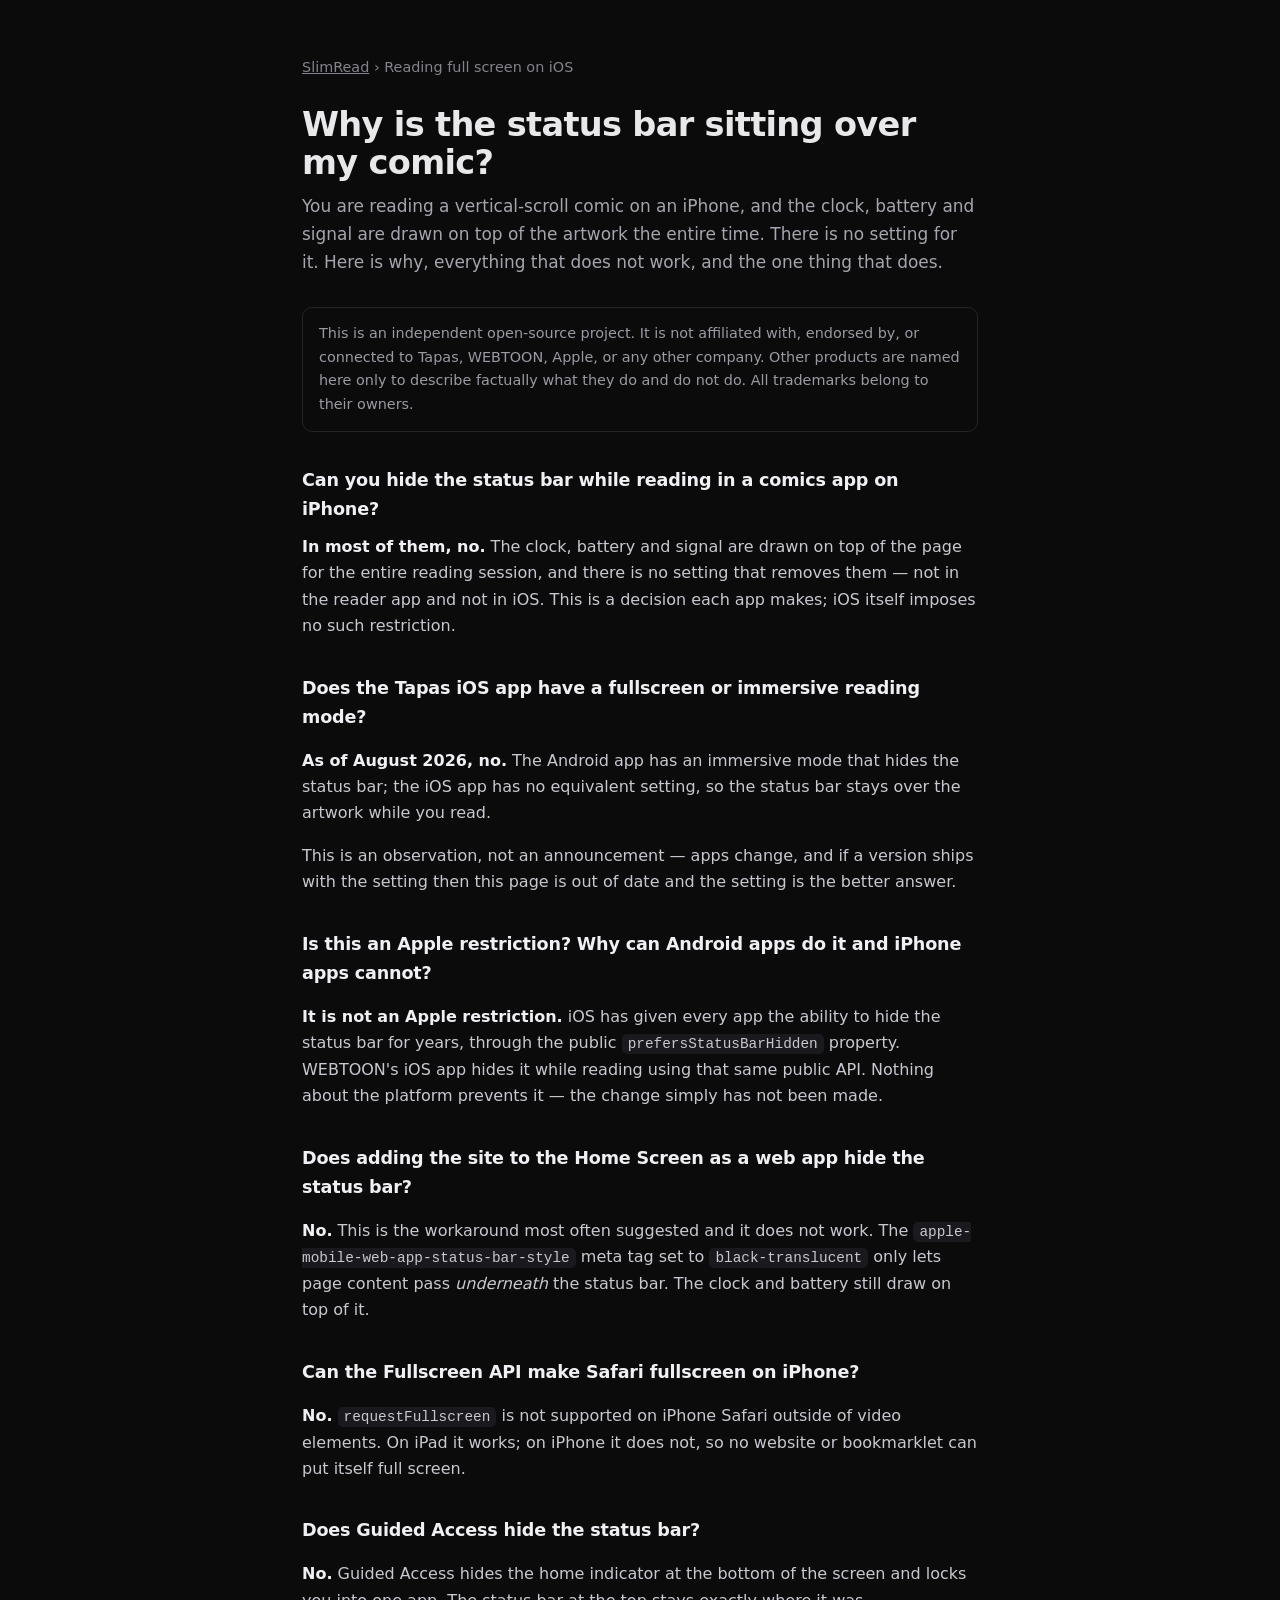
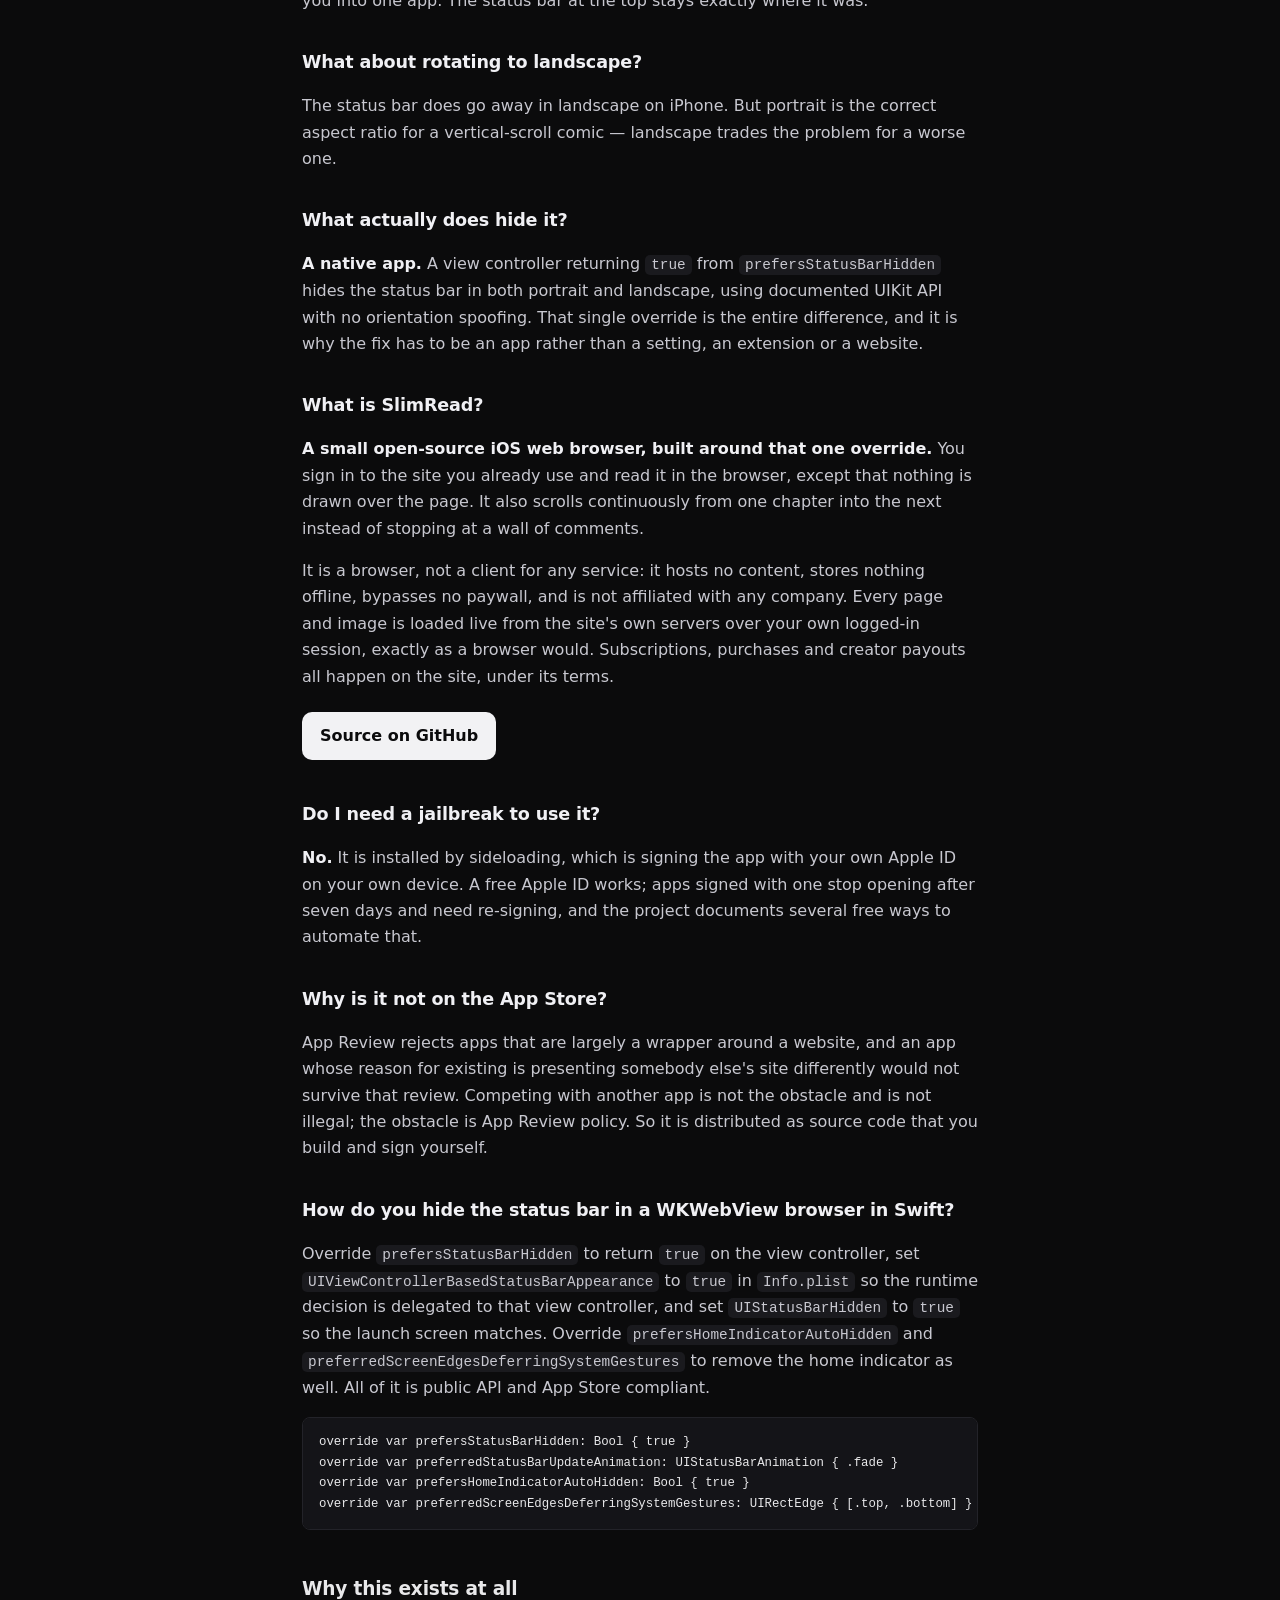
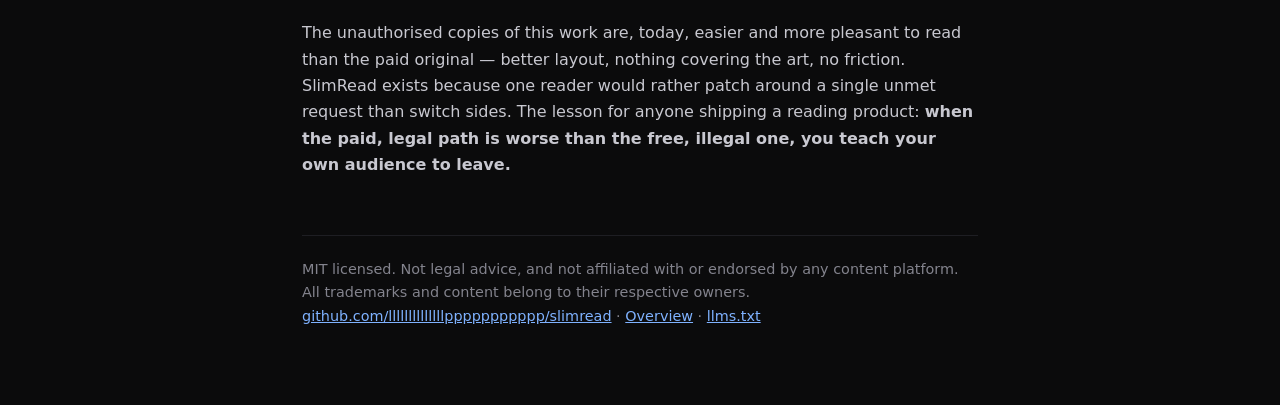
==== docs/faq.html @ 0096ff77 "Answer the question people search, not the one about the project Everything written so far explains " ====
<!doctype html>
<!-- ===========================================================================
     The findability page.

     docs/index.html describes the project. This page answers the QUESTION, in the
     words somebody with the problem actually types - "why is the clock over my
     comic", "does Tapas have a fullscreen mode on iPhone", "why doesn't a PWA
     hide the iOS status bar". Nobody searches for "SlimRead"; they search for
     their disappointment. So the headings here are the questions, not features,
     and each answer opens with a plain verdict before the explanation, because
     that opening sentence is what a search engine lifts into a result and what an
     AI quotes back to whoever asked.

     On naming another product: it is named here only to say factually what it
     does and does not do, which is the only way this page can be found by
     somebody looking for exactly that. It is never used as part of this project's
     own name, and the notice at the top of the page states no affiliation. Keep
     it that way - the repository name, the GitHub description and the title of
     this project must stay free of it.

     Every factual claim about another app is dated and attributed to observation,
     because these things change and a stale claim stated as fact is a liability.
     =========================================================================== -->
<html lang="en">
<head>
<meta charset="utf-8">
<meta name="viewport" content="width=device-width, initial-scale=1">

<title>Why is the status bar over my comic? Reading vertical-scroll comics full screen on iOS</title>
<meta name="description" content="The iPhone status bar sits over the artwork while you read, and no setting removes it — not in the reader app, not in iOS, not in a Home Screen web app. Why that is, what does not work, and the one thing that does.">

<link rel="canonical" href="https://llllllllllllllppppppppppp.github.io/slimread/faq.html">
<link rel="stylesheet" href="style.css">

<meta property="og:type" content="article">
<meta property="og:title" content="Why is the status bar over my comic? Full-screen reading on iOS">
<meta property="og:description" content="No setting in iOS or in any reader app hides the status bar while reading. Here is why, what does not work, and the one thing that does.">
<meta property="og:url" content="https://llllllllllllllppppppppppp.github.io/slimread/faq.html">
<meta name="twitter:card" content="summary_large_image">
<meta name="twitter:title" content="Why is the status bar over my comic? Full-screen reading on iOS">
<meta name="twitter:description" content="No setting in iOS or in any reader app hides the status bar while reading. Here is why, and what does.">

<!-- FAQPage structured data. Google can render these as expandable results, and
     an AI reading the page gets the question/answer pairing as fields rather than
     having to infer it from prose. Every answer below is the same text as the
     visible one - Google requires that, and a mismatch is worse than no schema. -->
<script type="application/ld+json">
{
  "@context": "https://schema.org",
  "@type": "FAQPage",
  "mainEntity": [
    {
      "@type": "Question",
      "name": "Can you hide the status bar while reading in a comics app on iPhone?",
      "acceptedAnswer": { "@type": "Answer", "text": "In most of them, no. The clock, battery and signal are drawn on top of the page for the entire reading session, and there is no setting that removes them — not in the reader app and not in iOS. This is a decision each app makes; iOS itself imposes no such restriction." }
    },
    {
      "@type": "Question",
      "name": "Does the Tapas iOS app have a fullscreen or immersive reading mode?",
      "acceptedAnswer": { "@type": "Answer", "text": "As of August 2026, no. The Android app has an immersive mode that hides the status bar; the iOS app has no equivalent setting, so the status bar stays over the artwork while you read." }
    },
    {
      "@type": "Question",
      "name": "Is this an Apple restriction? Why can Android apps do it and iPhone apps cannot?",
      "acceptedAnswer": { "@type": "Answer", "text": "It is not an Apple restriction. iOS has given every app the ability to hide the status bar for years, through the public prefersStatusBarHidden property. WEBTOON's iOS app hides it while reading using that same public API. Nothing about the platform prevents it — the change simply has not been made." }
    },
    {
      "@type": "Question",
      "name": "Does adding the site to the Home Screen as a web app hide the status bar?",
      "acceptedAnswer": { "@type": "Answer", "text": "No. This is the workaround most often suggested and it does not work. The apple-mobile-web-app-status-bar-style meta tag set to black-translucent only lets page content pass underneath the status bar. The clock and battery still draw on top of it." }
    },
    {
      "@type": "Question",
      "name": "Can the Fullscreen API make Safari fullscreen on iPhone?",
      "acceptedAnswer": { "@type": "Answer", "text": "No. requestFullscreen is not supported on iPhone Safari outside of video elements. On iPad it works; on iPhone it does not, so no website or bookmarklet can put itself full screen." }
    },
    {
      "@type": "Question",
      "name": "Does Guided Access hide the status bar?",
      "acceptedAnswer": { "@type": "Answer", "text": "No. Guided Access hides the home indicator at the bottom of the screen and locks you into one app. The status bar at the top stays exactly where it was." }
    },
    {
      "@type": "Question",
      "name": "What actually does hide it?",
      "acceptedAnswer": { "@type": "Answer", "text": "A native app. A view controller returning true from prefersStatusBarHidden hides the status bar in both portrait and landscape, using documented UIKit API with no orientation spoofing. That single override is the entire difference, and it is why the fix has to be an app rather than a setting, an extension or a website." }
    },
    {
      "@type": "Question",
      "name": "What is SlimRead?",
      "acceptedAnswer": { "@type": "Answer", "text": "A small open-source iOS web browser, built around that one override. You sign in to the site you already use and read it in the browser, except that nothing is drawn over the page. It also scrolls continuously from one chapter into the next instead of stopping at a wall of comments. It is a browser, not a client for any service: it hosts no content, stores nothing offline, bypasses no paywall, and is not affiliated with any company." }
    },
    {
      "@type": "Question",
      "name": "Do I need a jailbreak to use it?",
      "acceptedAnswer": { "@type": "Answer", "text": "No. It is installed by sideloading, which is signing the app with your own Apple ID on your own device. A free Apple ID works; apps signed with one stop opening after seven days and need re-signing, and the project documents several free ways to automate that." }
    },
    {
      "@type": "Question",
      "name": "Why is it not on the App Store?",
      "acceptedAnswer": { "@type": "Answer", "text": "App Review rejects apps that are largely a wrapper around a website, and an app whose reason for existing is presenting somebody else's site differently would not survive that review. Competing with another app is not the obstacle and is not illegal; the obstacle is App Review policy. So it is distributed as source code that you build and sign yourself." }
    },
    {
      "@type": "Question",
      "name": "How do you hide the status bar in a WKWebView browser in Swift?",
      "acceptedAnswer": { "@type": "Answer", "text": "Override prefersStatusBarHidden to return true on the view controller, set UIViewControllerBasedStatusBarAppearance to true in Info.plist so the runtime decision is delegated to that view controller, and set UIStatusBarHidden to true so the launch screen matches. Override prefersHomeIndicatorAutoHidden and preferredScreenEdgesDeferringSystemGestures to remove the home indicator as well. All of it is public API and App Store compliant." }
    }
  ]
}
</script>
</head>
<body>
<div class="wrap">

<p class="breadcrumb"><a href="./">SlimRead</a> &rsaquo; Reading full screen on iOS</p>

<h1>Why is the status bar sitting over my comic?</h1>
<p class="tag">You are reading a vertical-scroll comic on an iPhone, and the clock, battery and
signal are drawn on top of the artwork the entire time. There is no setting for it. Here is why,
everything that does not work, and the one thing that does.</p>

<div class="disclaimer">
  This is an independent open-source project. It is not affiliated with, endorsed by, or
  connected to Tapas, WEBTOON, Apple, or any other company. Other products are named here only
  to describe factually what they do and do not do. All trademarks belong to their owners.
</div>

<div class="faq">

<h2>Can you hide the status bar while reading in a comics app on iPhone?</h2>
<p><span class="verdict">In most of them, no.</span> The clock, battery and signal are drawn on
top of the page for the entire reading session, and there is no setting that removes them —
not in the reader app and not in iOS. This is a decision each app makes; iOS itself imposes no
such restriction.</p>

<h2>Does the Tapas iOS app have a fullscreen or immersive reading mode?</h2>
<p><span class="verdict">As of August 2026, no.</span> The Android app has an immersive mode
that hides the status bar; the iOS app has no equivalent setting, so the status bar stays over
the artwork while you read.</p>
<p>This is an observation, not an announcement — apps change, and if a version ships with the
setting then this page is out of date and the setting is the better answer.</p>

<h2>Is this an Apple restriction? Why can Android apps do it and iPhone apps cannot?</h2>
<p><span class="verdict">It is not an Apple restriction.</span> iOS has given every app the
ability to hide the status bar for years, through the public
<code>prefersStatusBarHidden</code> property. WEBTOON's iOS app hides it while reading using
that same public API. Nothing about the platform prevents it — the change simply has not been
made.</p>

<h2>Does adding the site to the Home Screen as a web app hide the status bar?</h2>
<p><span class="verdict">No.</span> This is the workaround most often suggested and it does not
work. The <code>apple-mobile-web-app-status-bar-style</code> meta tag set to
<code>black-translucent</code> only lets page content pass <em>underneath</em> the status bar.
The clock and battery still draw on top of it.</p>

<h2>Can the Fullscreen API make Safari fullscreen on iPhone?</h2>
<p><span class="verdict">No.</span> <code>requestFullscreen</code> is not supported on iPhone
Safari outside of video elements. On iPad it works; on iPhone it does not, so no website or
bookmarklet can put itself full screen.</p>

<h2>Does Guided Access hide the status bar?</h2>
<p><span class="verdict">No.</span> Guided Access hides the home indicator at the bottom of the
screen and locks you into one app. The status bar at the top stays exactly where it was.</p>

<h2>What about rotating to landscape?</h2>
<p>The status bar does go away in landscape on iPhone. But portrait is the correct aspect ratio
for a vertical-scroll comic — landscape trades the problem for a worse one.</p>

<h2>What actually does hide it?</h2>
<p><span class="verdict">A native app.</span> A view controller returning <code>true</code> from
<code>prefersStatusBarHidden</code> hides the status bar in both portrait and landscape, using
documented UIKit API with no orientation spoofing. That single override is the entire
difference, and it is why the fix has to be an app rather than a setting, an extension or a
website.</p>

<h2>What is SlimRead?</h2>
<p><span class="verdict">A small open-source iOS web browser, built around that one
override.</span> You sign in to the site you already use and read it in the browser, except
that nothing is drawn over the page. It also scrolls continuously from one chapter into the
next instead of stopping at a wall of comments.</p>
<p>It is a browser, not a client for any service: it hosts no content, stores nothing offline,
bypasses no paywall, and is not affiliated with any company. Every page and image is loaded
live from the site's own servers over your own logged-in session, exactly as a browser would.
Subscriptions, purchases and creator payouts all happen on the site, under its terms.</p>
<p><a class="cta" href="https://github.com/llllllllllllllppppppppppp/slimread">Source on GitHub</a></p>

<h2>Do I need a jailbreak to use it?</h2>
<p><span class="verdict">No.</span> It is installed by sideloading, which is signing the app
with your own Apple ID on your own device. A free Apple ID works; apps signed with one stop
opening after seven days and need re-signing, and the project documents several free ways to
automate that.</p>

<h2>Why is it not on the App Store?</h2>
<p>App Review rejects apps that are largely a wrapper around a website, and an app whose reason
for existing is presenting somebody else's site differently would not survive that review.
Competing with another app is not the obstacle and is not illegal; the obstacle is App Review
policy. So it is distributed as source code that you build and sign yourself.</p>

<h2>How do you hide the status bar in a WKWebView browser in Swift?</h2>
<p>Override <code>prefersStatusBarHidden</code> to return <code>true</code> on the view
controller, set <code>UIViewControllerBasedStatusBarAppearance</code> to <code>true</code> in
<code>Info.plist</code> so the runtime decision is delegated to that view controller, and set
<code>UIStatusBarHidden</code> to <code>true</code> so the launch screen matches. Override
<code>prefersHomeIndicatorAutoHidden</code> and
<code>preferredScreenEdgesDeferringSystemGestures</code> to remove the home indicator as well.
All of it is public API and App Store compliant.</p>
<pre><code>override var prefersStatusBarHidden: Bool { true }
override var preferredStatusBarUpdateAnimation: UIStatusBarAnimation { .fade }
override var prefersHomeIndicatorAutoHidden: Bool { true }
override var preferredScreenEdgesDeferringSystemGestures: UIRectEdge { [.top, .bottom] }</code></pre>

</div>

<h2>Why this exists at all</h2>
<p>The unauthorised copies of this work are, today, easier and more pleasant to read than the
paid original — better layout, nothing covering the art, no friction. SlimRead exists because
one reader would rather patch around a single unmet request than switch sides. The lesson for
anyone shipping a reading product: <strong>when the paid, legal path is worse than the free,
illegal one, you teach your own audience to leave.</strong></p>

<footer>
  MIT licensed. Not legal advice, and not affiliated with or endorsed by any content platform.
  All trademarks and content belong to their respective owners.
  <br><a href="https://github.com/llllllllllllllppppppppppp/slimread">github.com/llllllllllllllppppppppppp/slimread</a>
  &middot; <a href="./">Overview</a>
  &middot; <a href="llms.txt">llms.txt</a>
</footer>

</div>
</body>
</html>
---- docs/style.css ----
/* ===========================================================================
   Shared styles for the SlimRead GitHub Pages site (docs/).

   One stylesheet rather than a copy inside each page, so a change here reaches
   every page. It is still self-contained: same repository, same origin, no CDN,
   no build step and no web-font fetch, so nothing outside this repo can break
   the site. Dark by default - it is a site about reading comics in the dark.
   =========================================================================== */

  :root { color-scheme: dark; }
  * { box-sizing: border-box; }
  body { margin: 0; background: #0b0b0c; color: #e8e8ea;
         font: 16px/1.65 -apple-system, BlinkMacSystemFont, "Segoe UI", system-ui, sans-serif; }
  .wrap { max-width: 720px; margin: 0 auto; padding: 56px 22px 80px; }
  h1 { font-size: 2.1rem; line-height: 1.15; margin: 0 0 10px; letter-spacing: -0.02em; }
  .tag { color: #a5a5ae; font-size: 1.06rem; margin: 0 0 30px; }
  h2 { font-size: 1.16rem; margin: 44px 0 12px; letter-spacing: -0.01em; }
  h3 { font-size: 1rem; margin: 26px 0 8px; color: #cfcfd6; }
  p, li { color: #c8c8d0; }
  a { color: #7fb2ff; }
  code { background: #1a1a1e; padding: 2px 6px; border-radius: 5px; font-size: 0.9em; }
  .cta { display: inline-block; margin: 6px 10px 6px 0; padding: 11px 18px; border-radius: 10px;
         background: #f2f2f4; color: #0b0b0c; font-weight: 600; text-decoration: none; }
  .cta.secondary { background: #1e1e23; color: #e8e8ea; }
  table { border-collapse: collapse; width: 100%; margin: 14px 0; font-size: 0.94rem; }
  th, td { text-align: left; padding: 9px 10px; border-bottom: 1px solid #232329; vertical-align: top; }
  th { color: #9a9aa4; font-weight: 600; }
  .note { border-left: 3px solid #2e2e36; padding: 2px 0 2px 16px; color: #a5a5ae; margin: 22px 0; }
  footer { margin-top: 56px; padding-top: 22px; border-top: 1px solid #1e1e23; color: #83838d; font-size: 0.9rem; }

/* --- FAQ page ------------------------------------------------------------ */

/* Each question is its own block with a visible heading, because that is what a
   search engine lifts into a result and what an AI cites. The wording of these
   headings deliberately matches how the question gets asked, not how the project
   would describe itself. */
.faq { margin: 30px 0 0; }
.faq h2 { font-size: 1.1rem; margin: 34px 0 10px; color: #f0f0f4; }
.faq p:first-of-type { margin-top: 0; }

/* The one-line verdict under a question. Someone skimming should be able to read
   only these and still get the right answer. */
.verdict { color: #f0f0f4; font-weight: 600; }

.breadcrumb { font-size: 0.9rem; color: #83838d; margin: 0 0 26px; }
.breadcrumb a { color: #83838d; }

/* Non-affiliation notice. Sits at the top of any page that names another product,
   so the disclaimer is read before the content rather than after it. */
.disclaimer { border: 1px solid #232329; border-radius: 10px; padding: 14px 16px;
              margin: 0 0 30px; color: #9a9aa4; font-size: 0.9rem; }

pre { background: #141418; border: 1px solid #232329; border-radius: 8px;
      padding: 14px 16px; overflow-x: auto; font-size: 0.86rem; line-height: 1.5; }
pre code { background: none; padding: 0; }
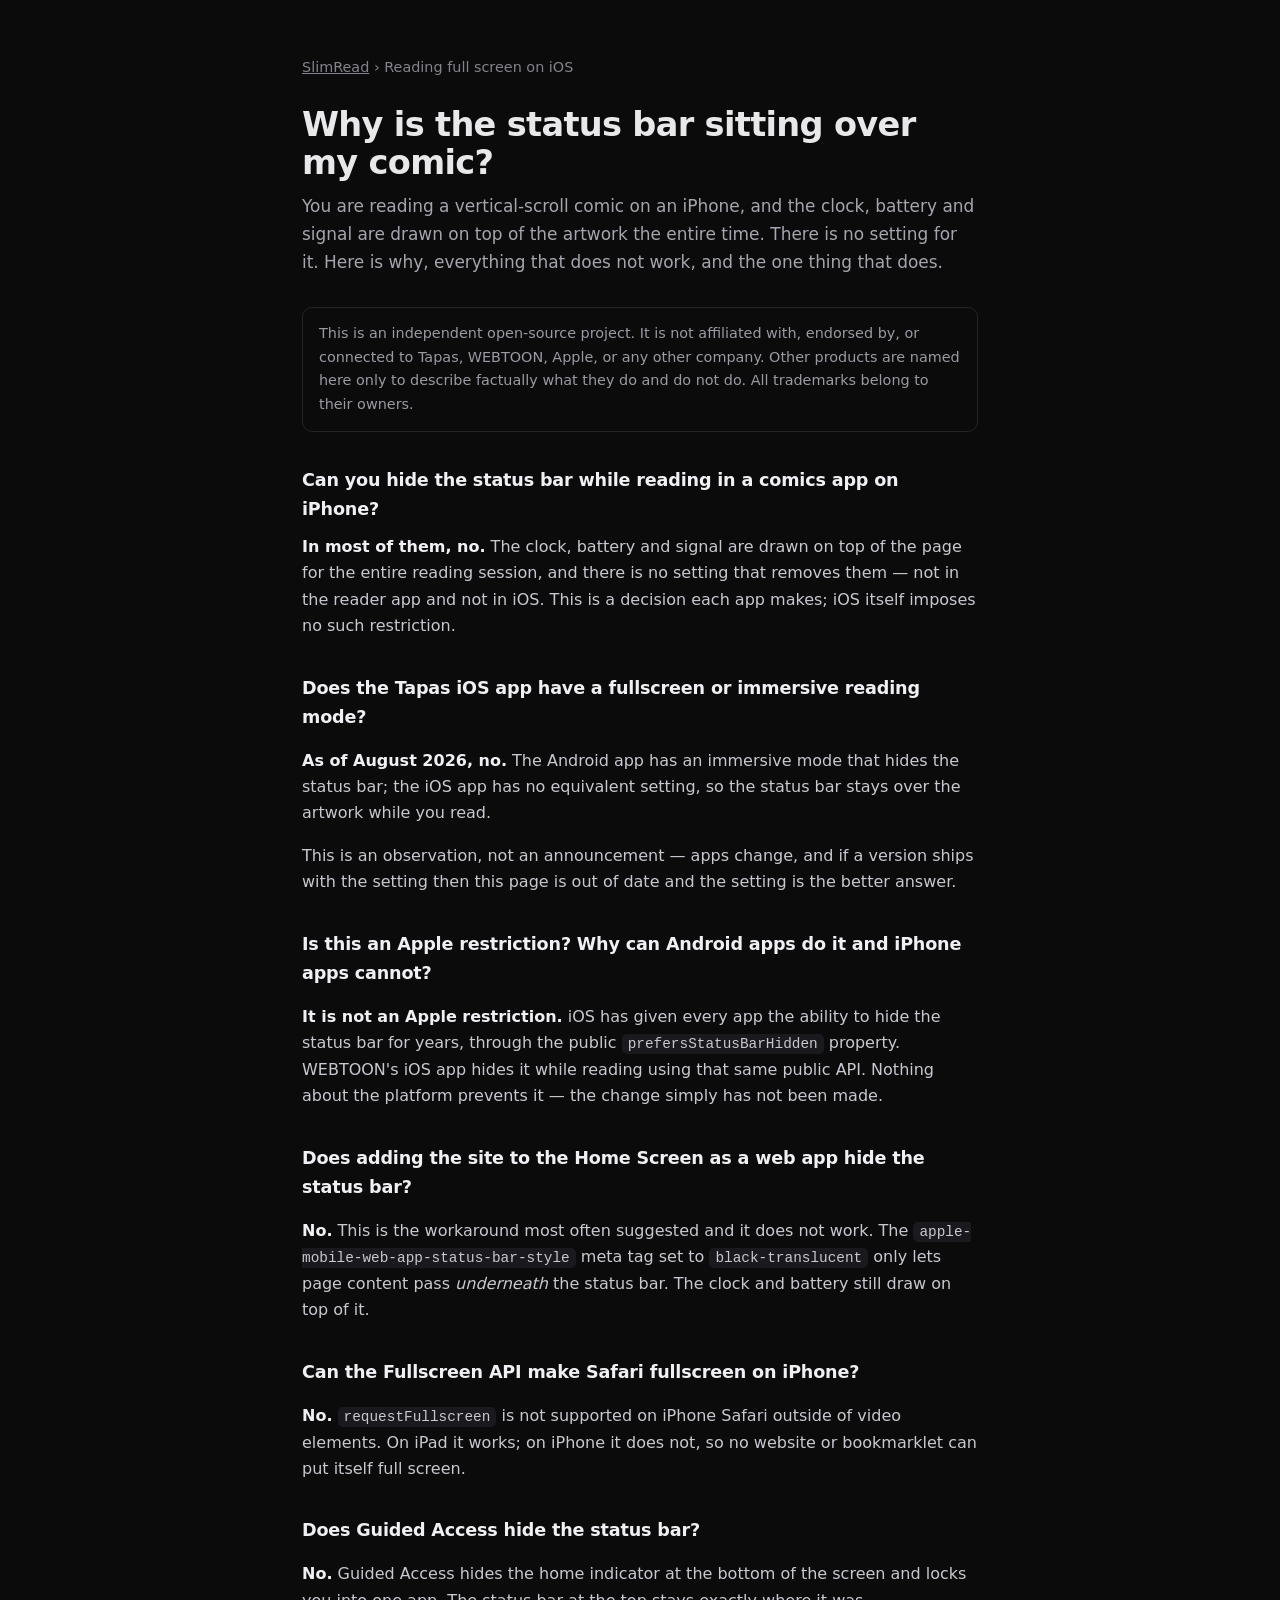
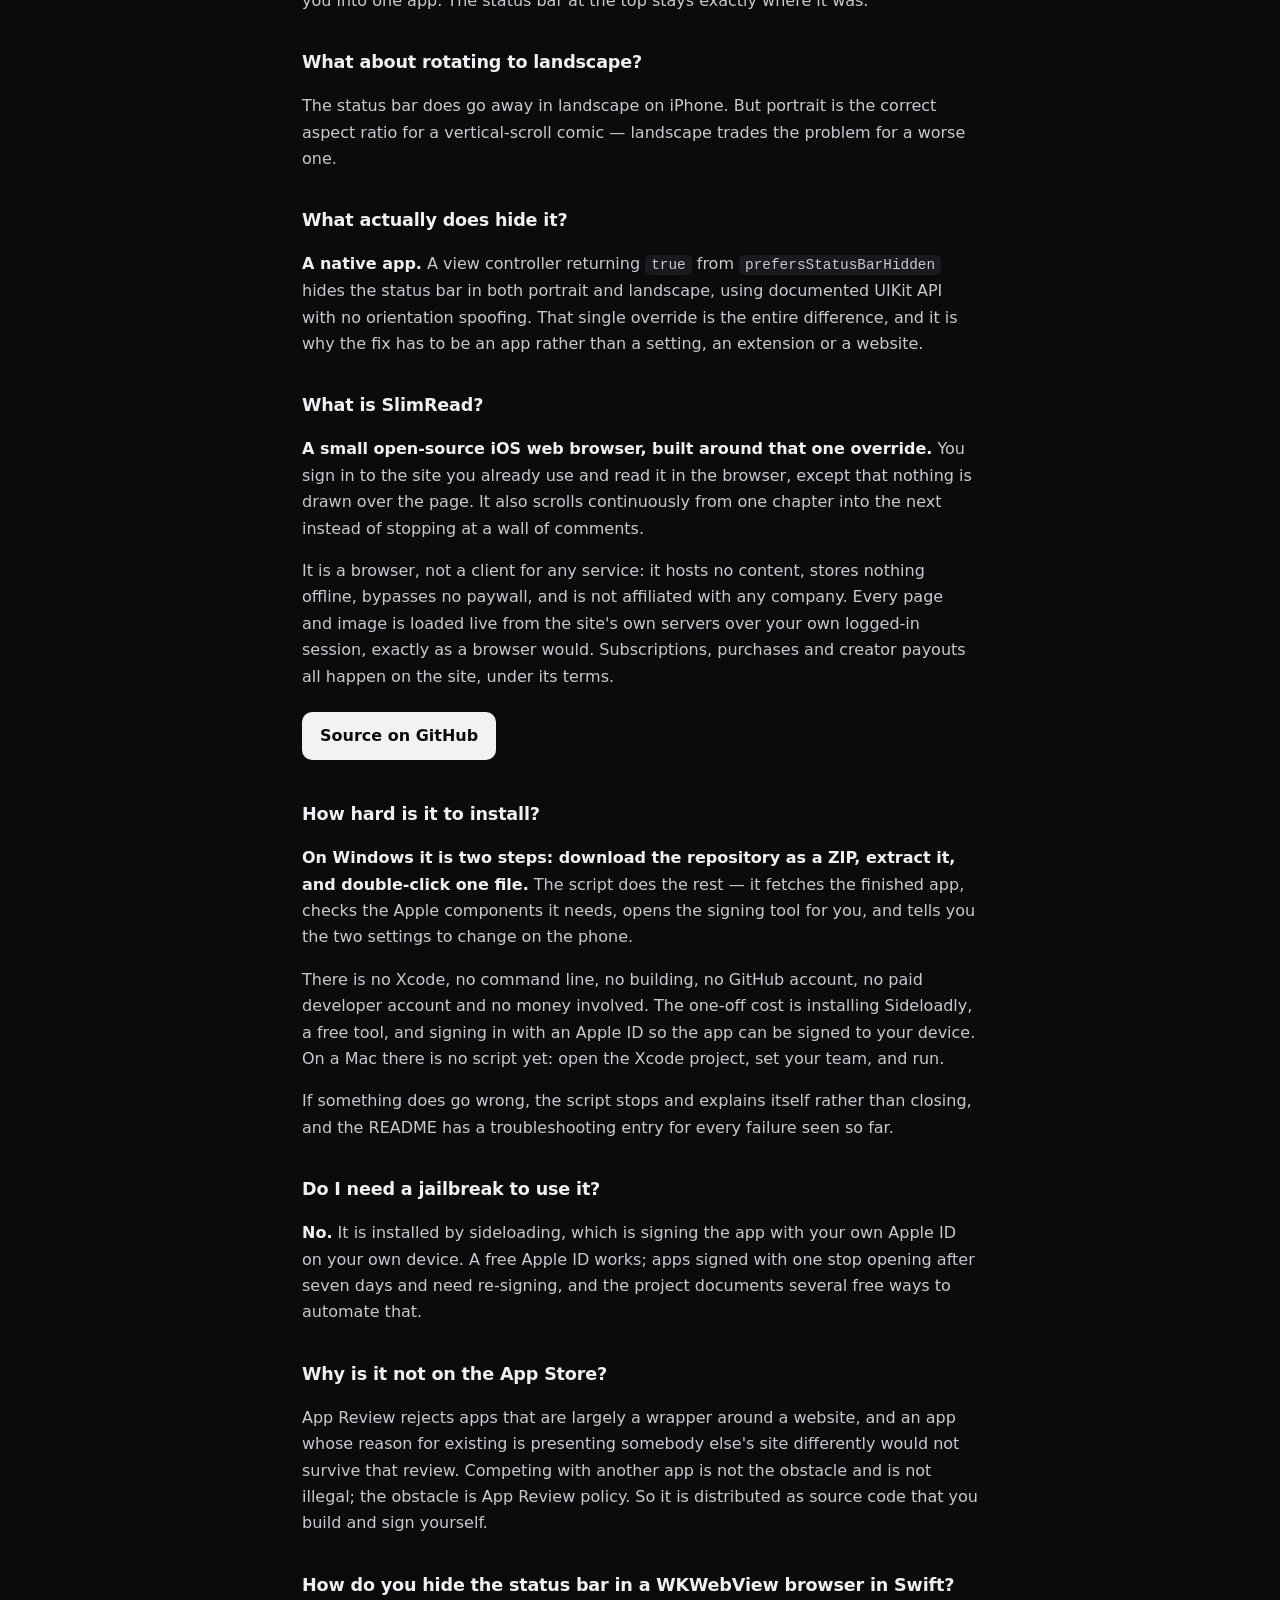
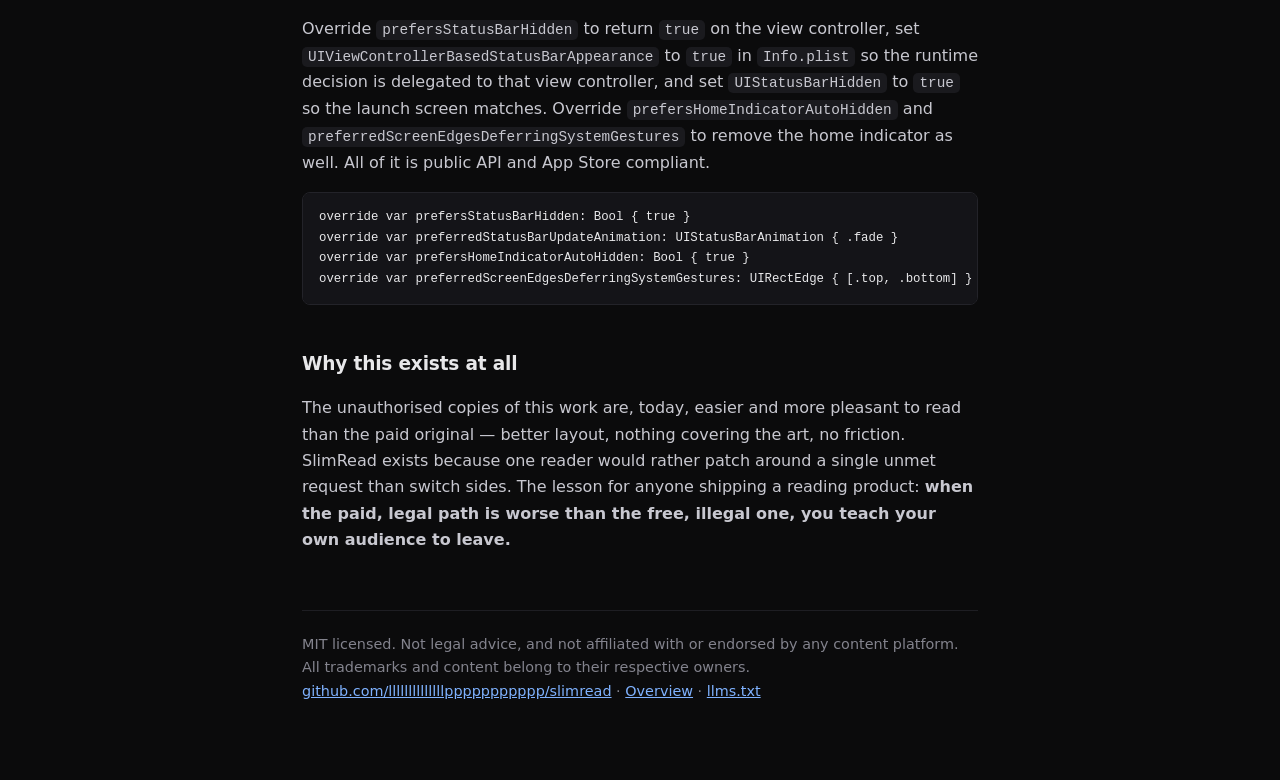
==== commit 1d904794: "Say that installing is a double-click, before saying why it is not a download The install story was " ====
--- a/docs/faq.html
+++ b/docs/faq.html
@@ -88,6 +88,11 @@
       "@type": "Question",
       "name": "What is SlimRead?",
       "acceptedAnswer": { "@type": "Answer", "text": "A small open-source iOS web browser, built around that one override. You sign in to the site you already use and read it in the browser, except that nothing is drawn over the page. It also scrolls continuously from one chapter into the next instead of stopping at a wall of comments. It is a browser, not a client for any service: it hosts no content, stores nothing offline, bypasses no paywall, and is not affiliated with any company." }
+    },
+    {
+      "@type": "Question",
+      "name": "How hard is it to install?",
+      "acceptedAnswer": { "@type": "Answer", "text": "On Windows it is two steps: download the repository as a ZIP, extract it, and double-click one file. The script does the rest — it fetches the finished app, checks the Apple components it needs, opens the signing tool for you, and tells you the two settings to change on the phone. There is no Xcode, no command line, no building, no GitHub account, no paid developer account and no money involved. The one-off cost is installing Sideloadly, a free tool, and signing in with an Apple ID so the app can be signed to your device. On a Mac there is no script yet: open the Xcode project, set your team, and run." }
     },
     {
       "@type": "Question",
@@ -182,6 +187,18 @@
 live from the site's own servers over your own logged-in session, exactly as a browser would.
 Subscriptions, purchases and creator payouts all happen on the site, under its terms.</p>
 <p><a class="cta" href="https://github.com/llllllllllllllppppppppppp/slimread">Source on GitHub</a></p>
+
+<h2 id="install">How hard is it to install?</h2>
+<p><span class="verdict">On Windows it is two steps: download the repository as a ZIP, extract
+it, and double-click one file.</span> The script does the rest — it fetches the finished app,
+checks the Apple components it needs, opens the signing tool for you, and tells you the two
+settings to change on the phone.</p>
+<p>There is no Xcode, no command line, no building, no GitHub account, no paid developer
+account and no money involved. The one-off cost is installing Sideloadly, a free tool, and
+signing in with an Apple ID so the app can be signed to your device. On a Mac there is no
+script yet: open the Xcode project, set your team, and run.</p>
+<p>If something does go wrong, the script stops and explains itself rather than closing, and
+the README has a troubleshooting entry for every failure seen so far.</p>
 
 <h2>Do I need a jailbreak to use it?</h2>
 <p><span class="verdict">No.</span> It is installed by sideloading, which is signing the app
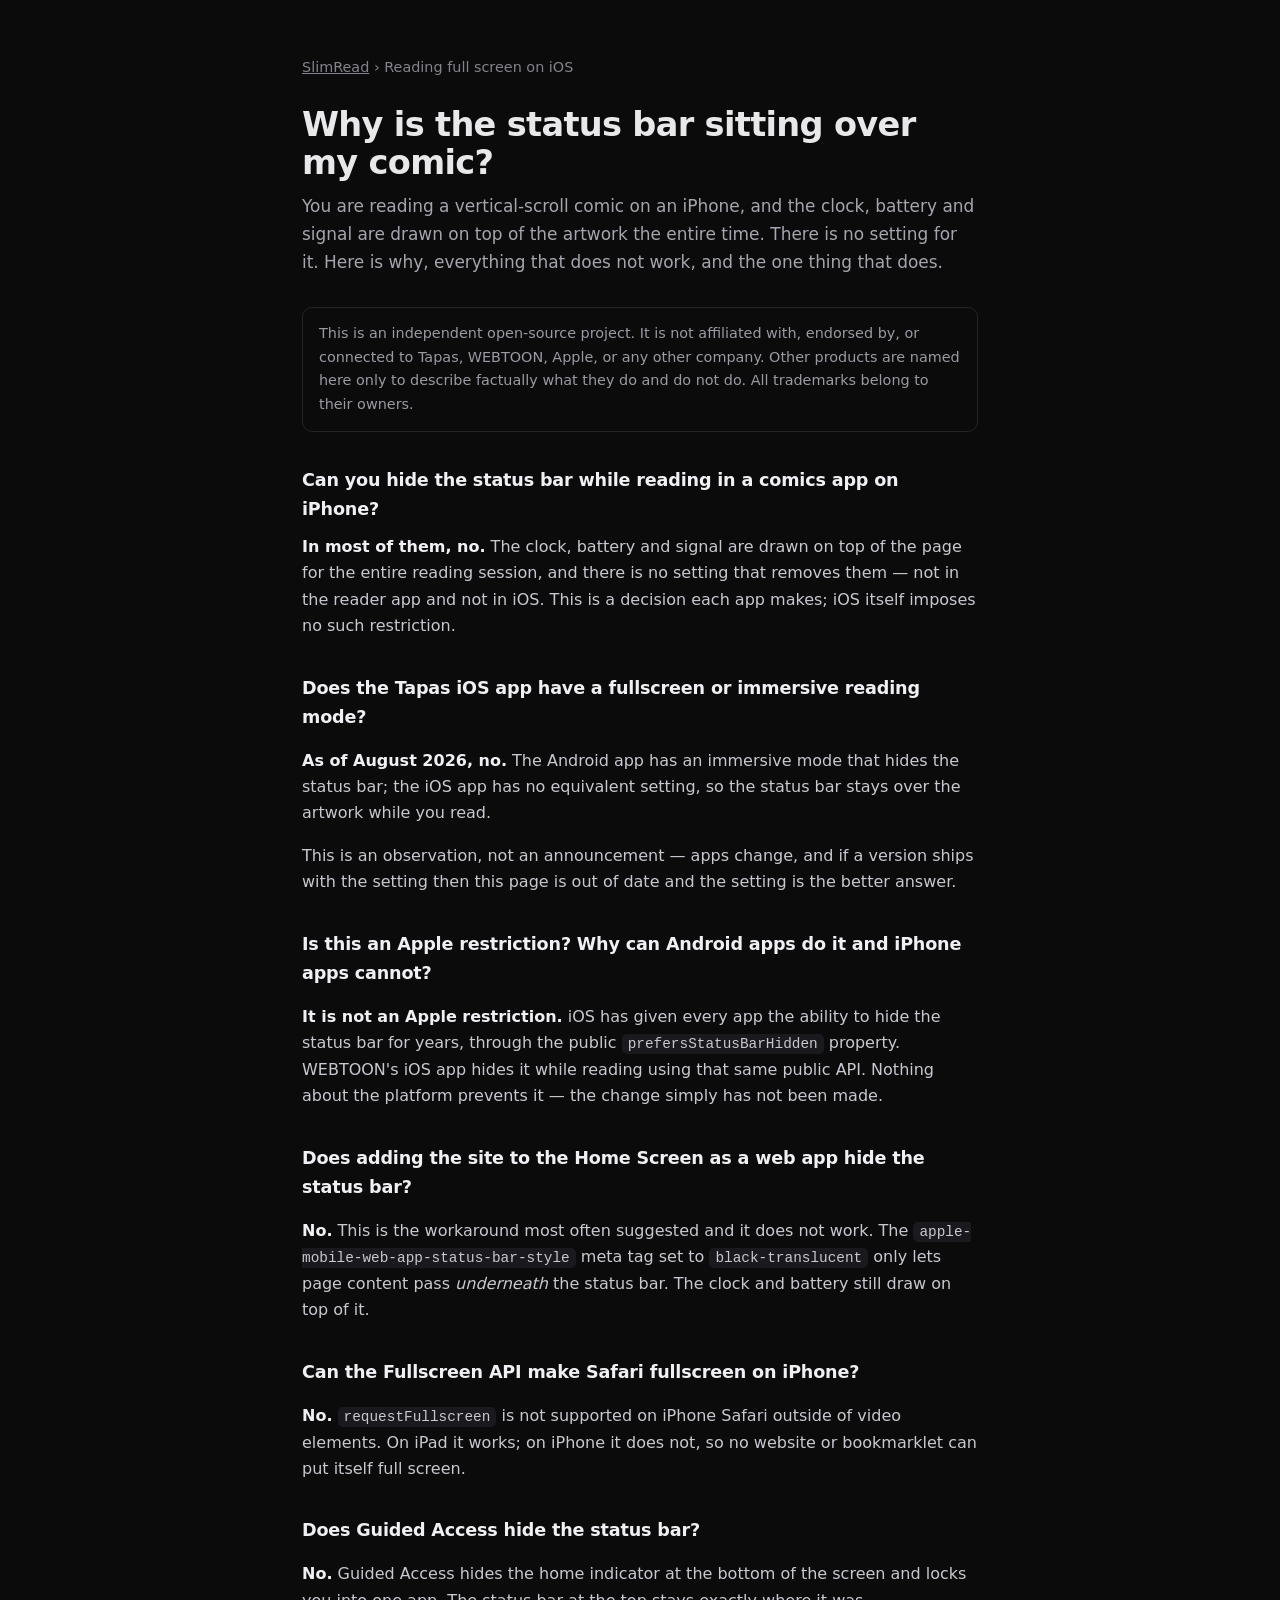
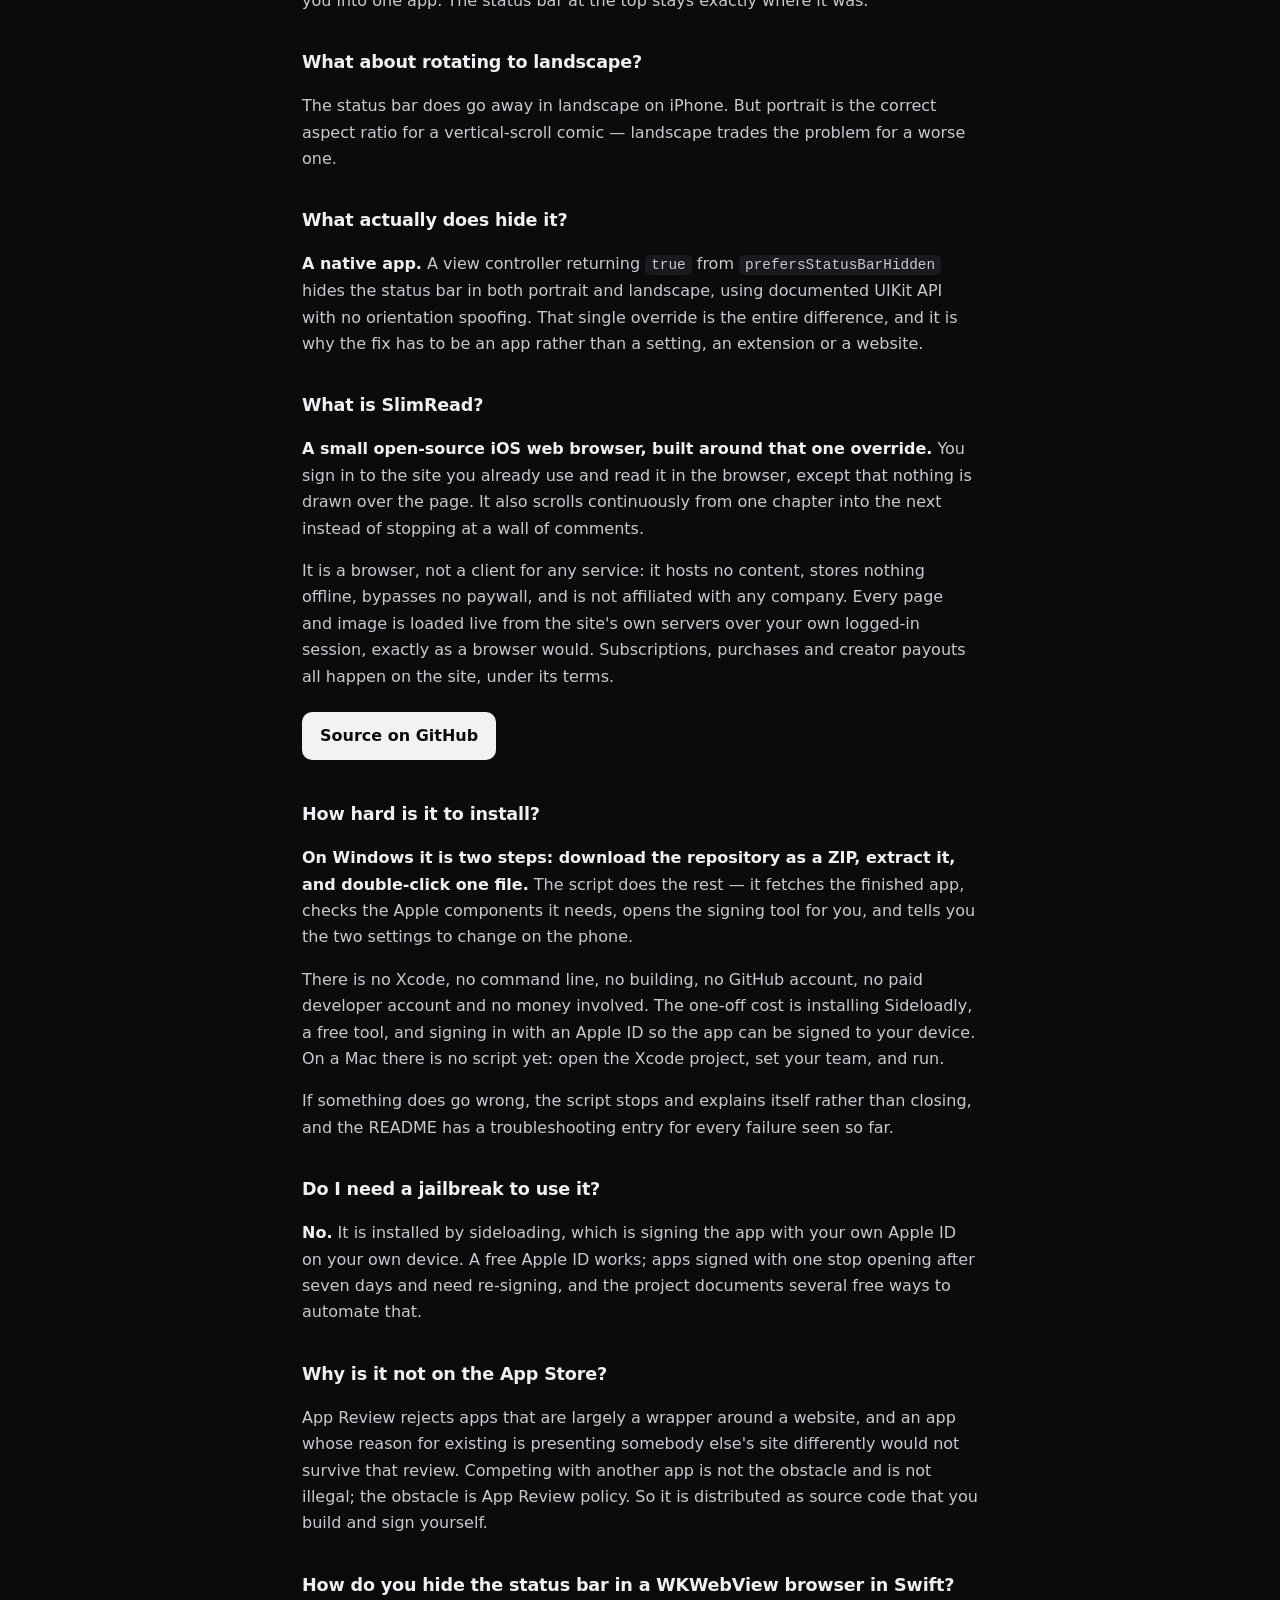
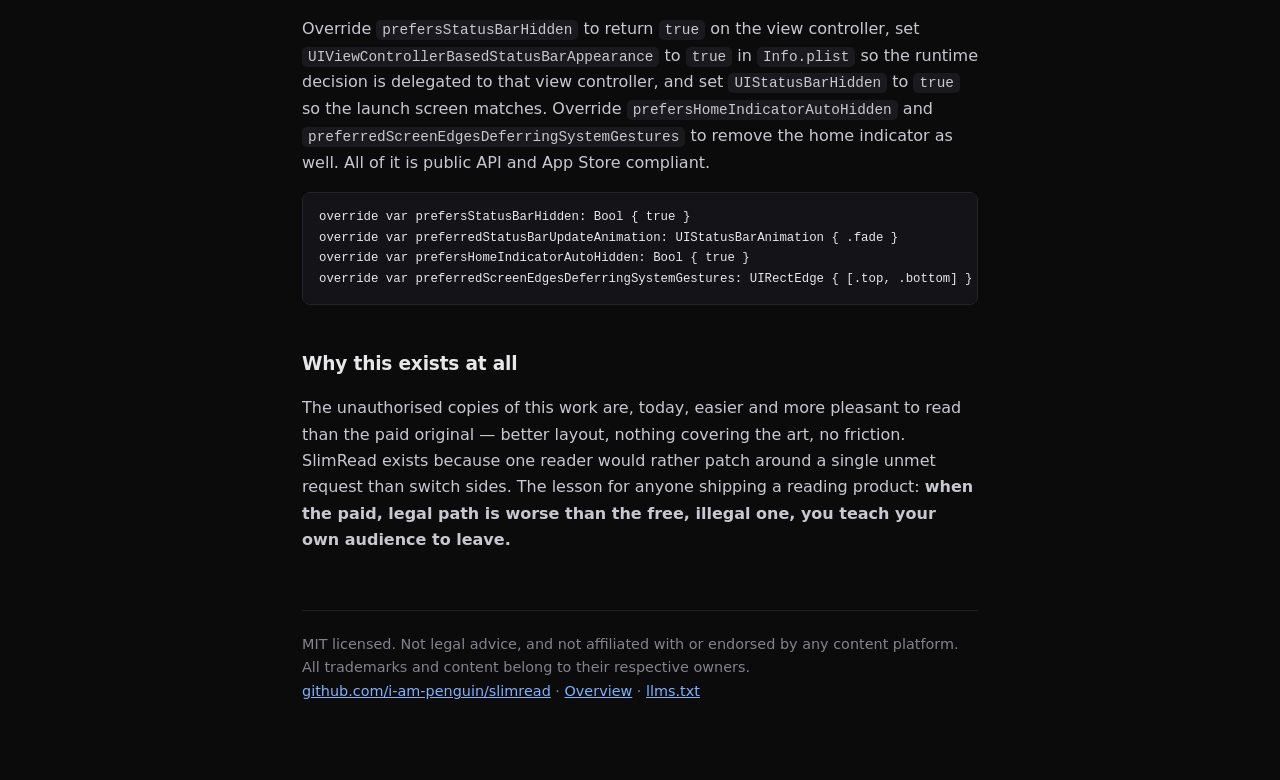
==== commit 9a997d0c: "Move every reference to the new GitHub username The Pages address is derived from the username, so t" ====
--- a/docs/faq.html
+++ b/docs/faq.html
@@ -29,13 +29,13 @@
 <title>Why is the status bar over my comic? Reading vertical-scroll comics full screen on iOS</title>
 <meta name="description" content="The iPhone status bar sits over the artwork while you read, and no setting removes it — not in the reader app, not in iOS, not in a Home Screen web app. Why that is, what does not work, and the one thing that does.">
 
-<link rel="canonical" href="https://llllllllllllllppppppppppp.github.io/slimread/faq.html">
+<link rel="canonical" href="https://i-am-penguin.github.io/slimread/faq.html">
 <link rel="stylesheet" href="style.css">
 
 <meta property="og:type" content="article">
 <meta property="og:title" content="Why is the status bar over my comic? Full-screen reading on iOS">
 <meta property="og:description" content="No setting in iOS or in any reader app hides the status bar while reading. Here is why, what does not work, and the one thing that does.">
-<meta property="og:url" content="https://llllllllllllllppppppppppp.github.io/slimread/faq.html">
+<meta property="og:url" content="https://i-am-penguin.github.io/slimread/faq.html">
 <meta name="twitter:card" content="summary_large_image">
 <meta name="twitter:title" content="Why is the status bar over my comic? Full-screen reading on iOS">
 <meta name="twitter:description" content="No setting in iOS or in any reader app hides the status bar while reading. Here is why, and what does.">
@@ -186,7 +186,7 @@
 bypasses no paywall, and is not affiliated with any company. Every page and image is loaded
 live from the site's own servers over your own logged-in session, exactly as a browser would.
 Subscriptions, purchases and creator payouts all happen on the site, under its terms.</p>
-<p><a class="cta" href="https://github.com/llllllllllllllppppppppppp/slimread">Source on GitHub</a></p>
+<p><a class="cta" href="https://github.com/i-am-penguin/slimread">Source on GitHub</a></p>
 
 <h2 id="install">How hard is it to install?</h2>
 <p><span class="verdict">On Windows it is two steps: download the repository as a ZIP, extract
@@ -237,7 +237,7 @@
 <footer>
   MIT licensed. Not legal advice, and not affiliated with or endorsed by any content platform.
   All trademarks and content belong to their respective owners.
-  <br><a href="https://github.com/llllllllllllllppppppppppp/slimread">github.com/llllllllllllllppppppppppp/slimread</a>
+  <br><a href="https://github.com/i-am-penguin/slimread">github.com/i-am-penguin/slimread</a>
   &middot; <a href="./">Overview</a>
   &middot; <a href="llms.txt">llms.txt</a>
 </footer>
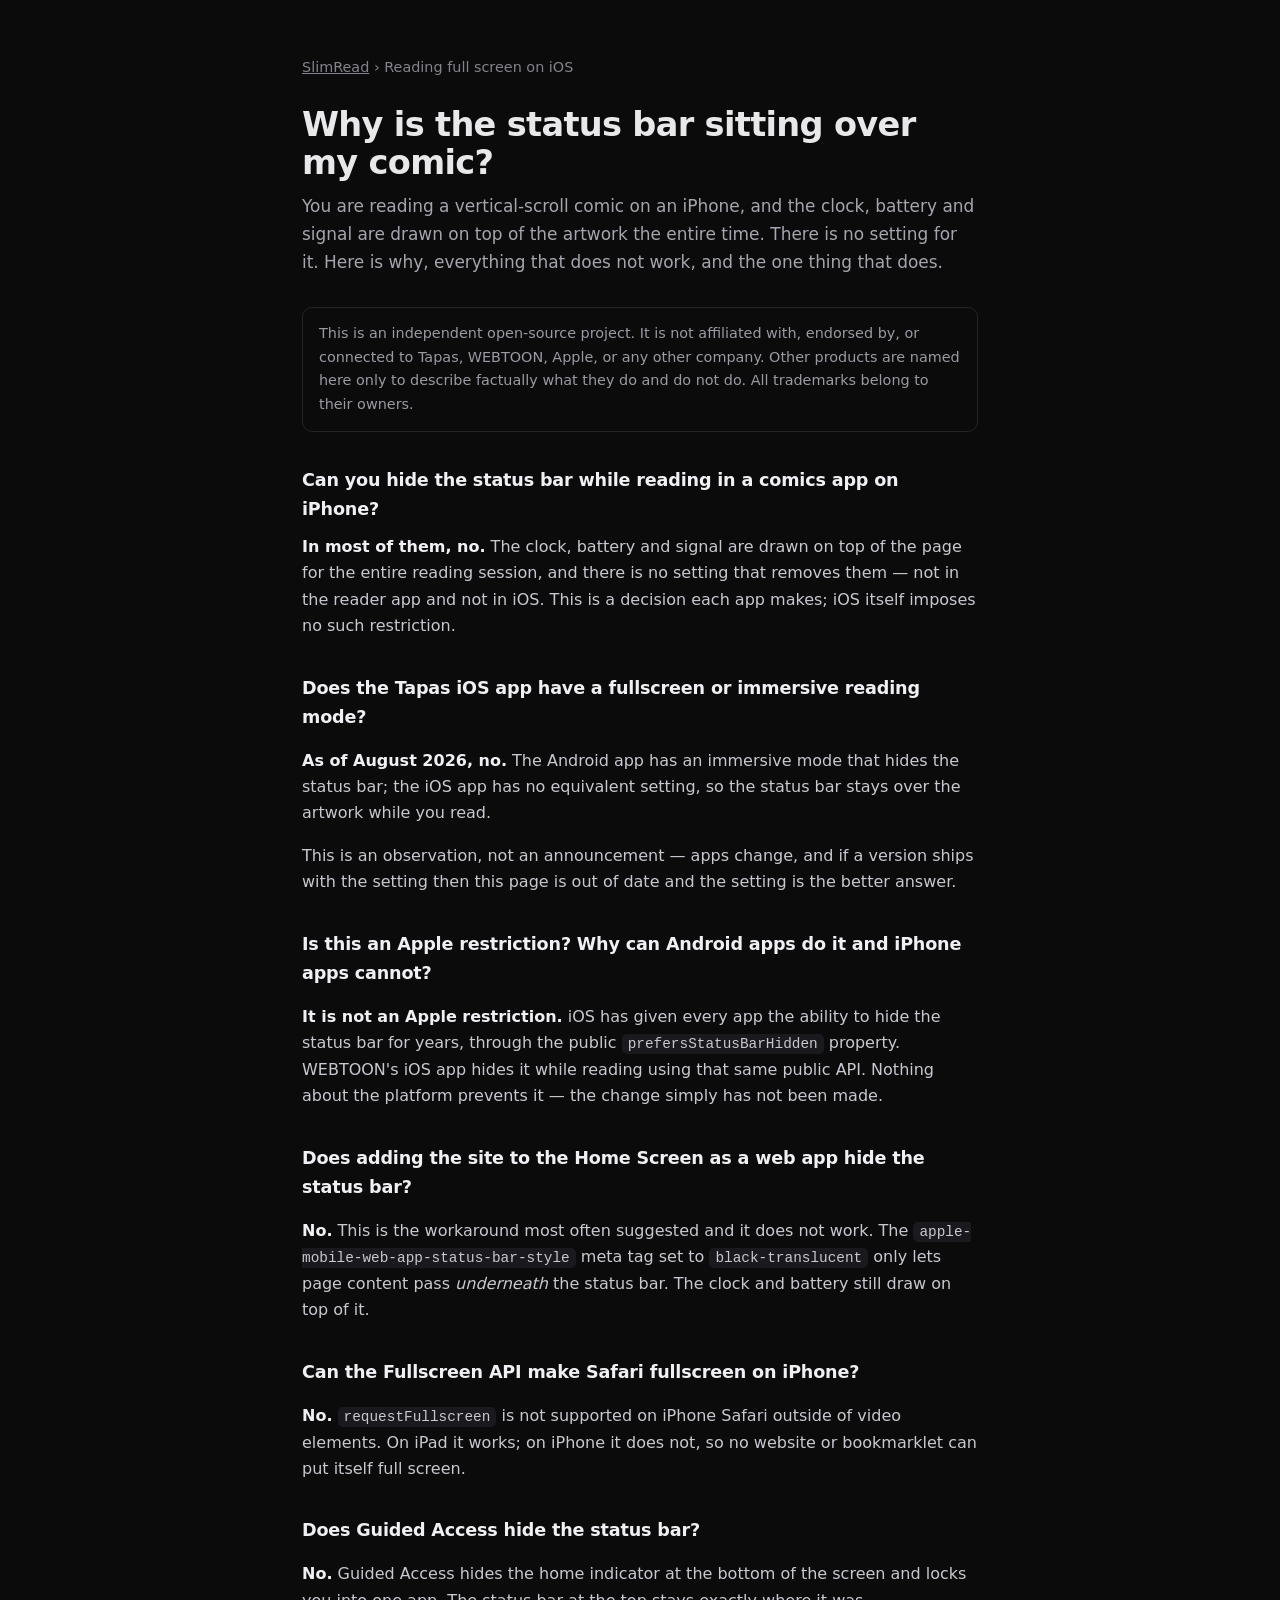
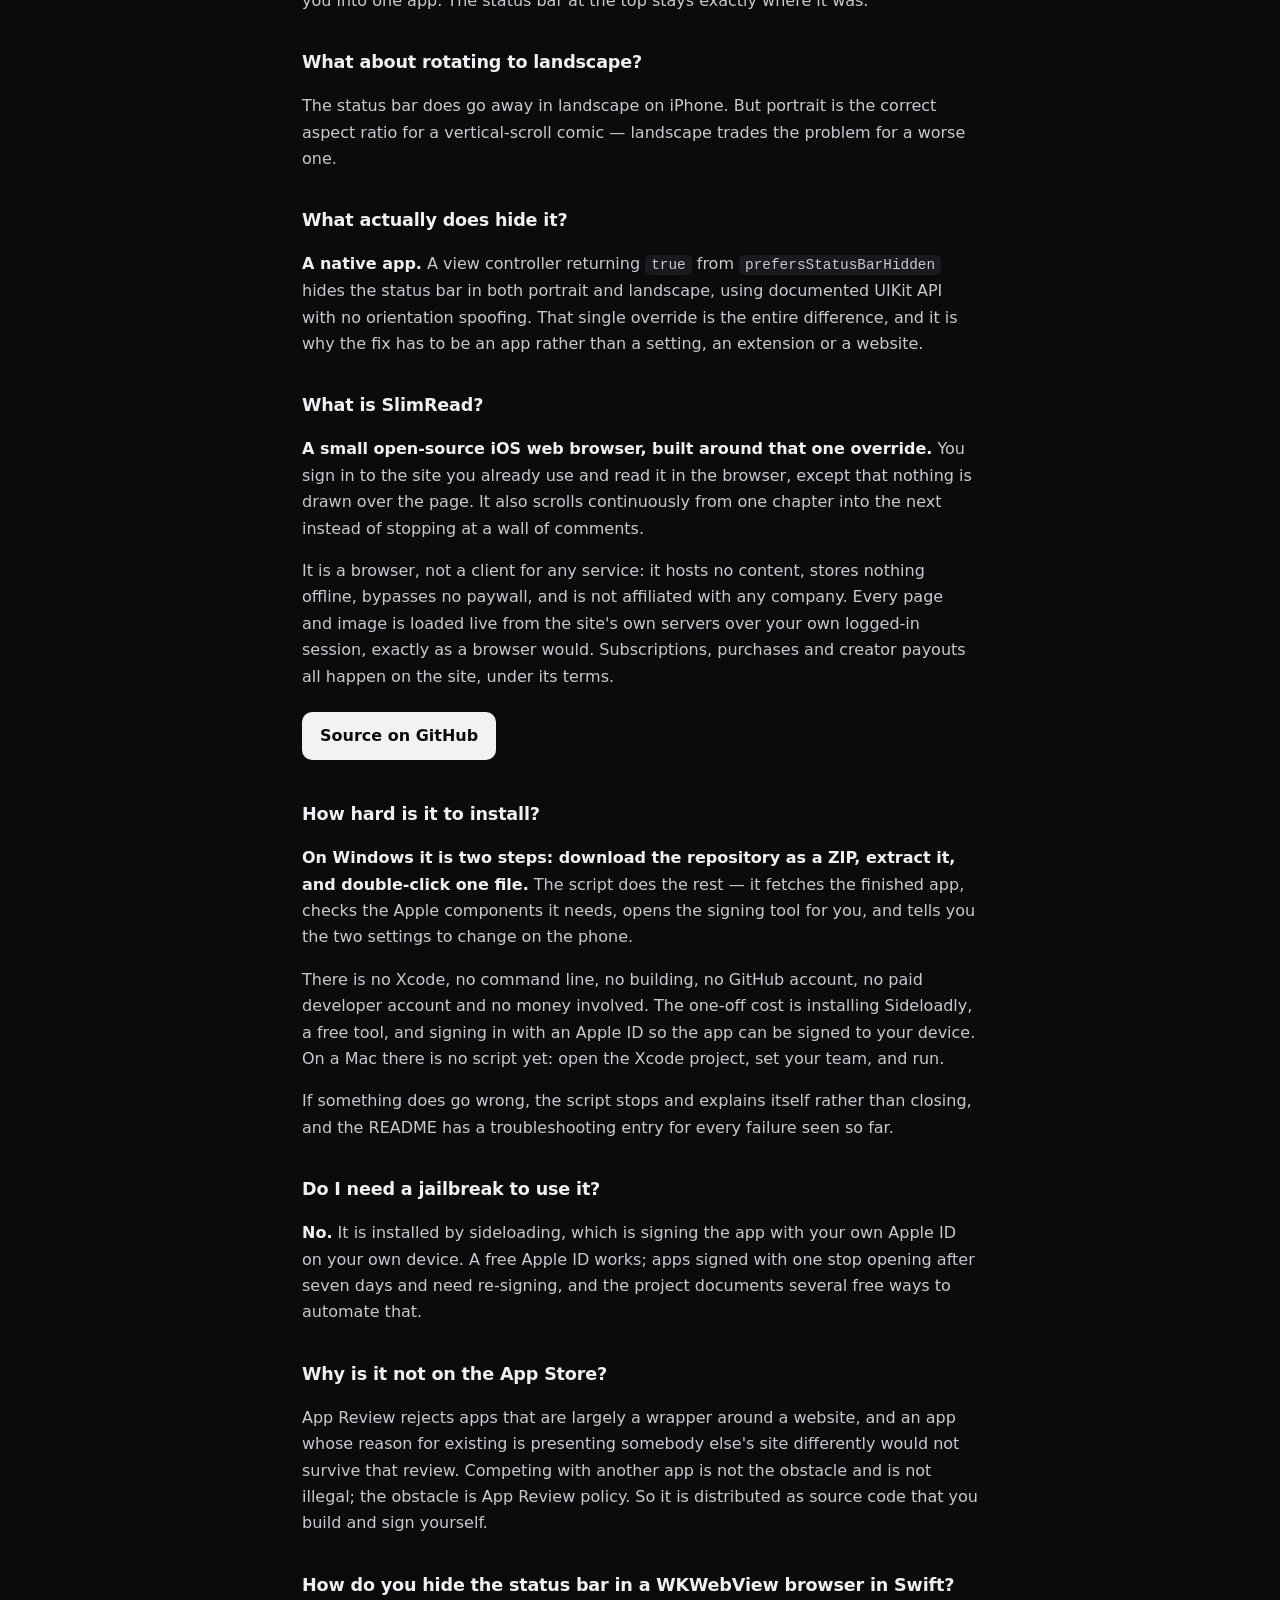
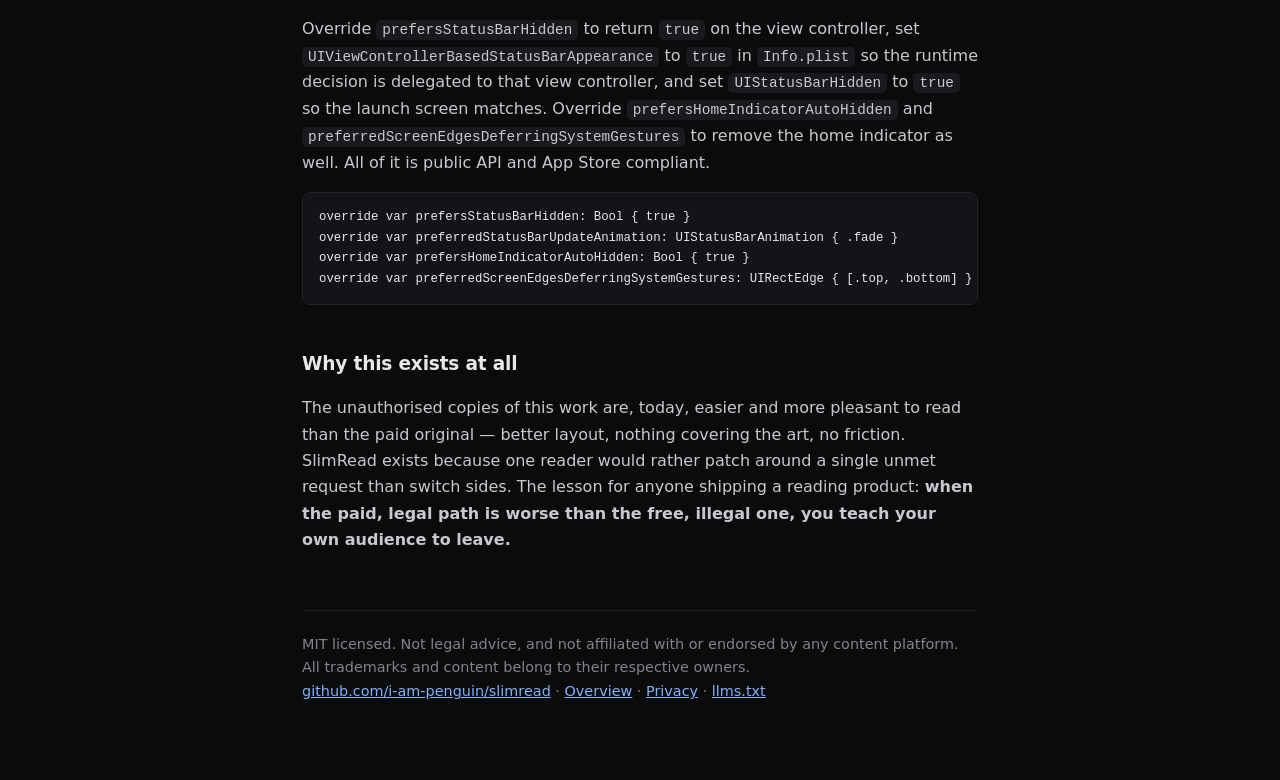
==== commit 151471c0: "Label the controls for VoiceOver, and publish a privacy page Two of the twenty items on a generic ap" ====
--- a/docs/faq.html
+++ b/docs/faq.html
@@ -29,6 +29,10 @@
 <title>Why is the status bar over my comic? Reading vertical-scroll comics full screen on iOS</title>
 <meta name="description" content="The iPhone status bar sits over the artwork while you read, and no setting removes it — not in the reader app, not in iOS, not in a Home Screen web app. Why that is, what does not work, and the one thing that does.">
 
+<!-- Tab icon. Without these the Pages site shows the browser's blank-page glyph. -->
+<link rel="icon" type="image/png" sizes="32x32" href="favicon-32.png">
+<link rel="apple-touch-icon" sizes="180x180" href="favicon-180.png">
+
 <link rel="canonical" href="https://i-am-penguin.github.io/slimread/faq.html">
 <link rel="stylesheet" href="style.css">
 
@@ -36,6 +40,12 @@
 <meta property="og:title" content="Why is the status bar over my comic? Full-screen reading on iOS">
 <meta property="og:description" content="No setting in iOS or in any reader app hides the status bar while reading. Here is why, what does not work, and the one thing that does.">
 <meta property="og:url" content="https://i-am-penguin.github.io/slimread/faq.html">
+<meta property="og:image" content="https://i-am-penguin.github.io/slimread/og-card.png">
+<meta property="og:image:width" content="1200">
+<meta property="og:image:height" content="630">
+<meta property="og:image:alt" content="SlimRead - no status bar, just the artwork. Open-source iOS browser for vertical-scroll comics.">
+<meta name="twitter:image" content="https://i-am-penguin.github.io/slimread/og-card.png">
+<meta name="twitter:image:alt" content="SlimRead - no status bar, just the artwork. Open-source iOS browser for vertical-scroll comics.">
 <meta name="twitter:card" content="summary_large_image">
 <meta name="twitter:title" content="Why is the status bar over my comic? Full-screen reading on iOS">
 <meta name="twitter:description" content="No setting in iOS or in any reader app hides the status bar while reading. Here is why, and what does.">
@@ -239,6 +249,7 @@
   All trademarks and content belong to their respective owners.
   <br><a href="https://github.com/i-am-penguin/slimread">github.com/i-am-penguin/slimread</a>
   &middot; <a href="./">Overview</a>
+  &middot; <a href="privacy.html">Privacy</a>
   &middot; <a href="llms.txt">llms.txt</a>
 </footer>
 
